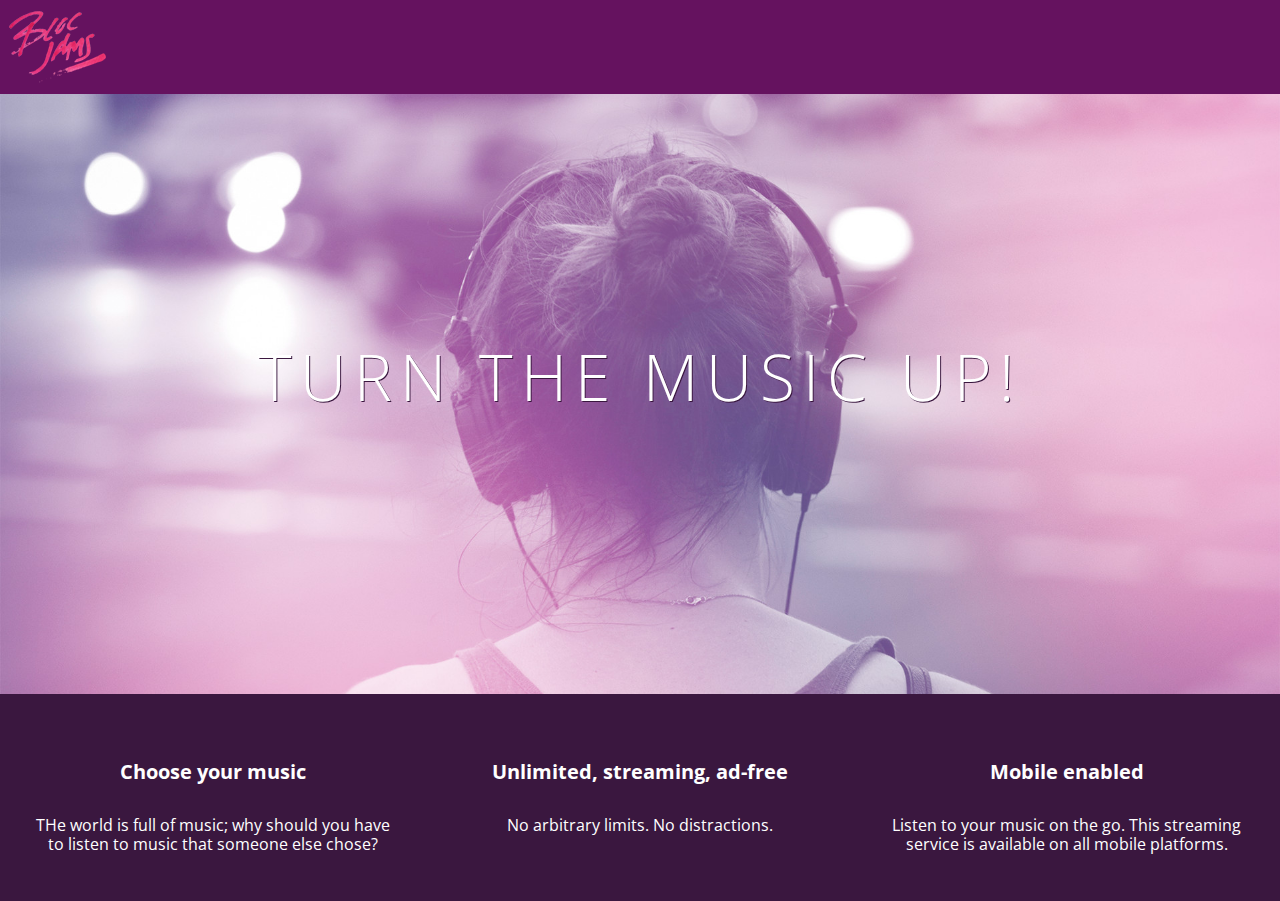
==== index.html @ 10abfe09 "checkpoint-3-htmlcss-styles completed" ====
<!DOCTYPE html>
<html>
  <head>
    <title>Bloc Jams</title>
    <link rel="stylesheet" type="text/css" href="http://fonts.googleapis.com/css?family=Open+Sans:400,800,600,700,300">
    <link rel="stylesheet" type="text/css" href="http://code.ionicframework.com/ionicons/2.0.1/css/ionicons.min.css">
    <link rel="stylesheet" type="text/css" href="styles/normalize.css">
    <link rel="stylesheet" type="text/css" href="styles/main.css">
  </head>
  <body class="landing">
    <nav class="navbar"> <!-- nav bar -->
          <img src="assets/images/bloc_jams_logo.png" alt="bloc jams logo" class="logo">
    </nav>
      <section class="hero-content"> <!-- hero content -->
        <h1 class="hero-title">Turn the music up!</h1>
    </section>
    <section class="selling-points"> <!-- selling points -->
        <div class="point">
            <span class="ion-music-note"></span>
            <h5 class="point-title">Choose your music</h5>
            <p class="point-discription">THe world is full of music; why should you have to listen to music that someone else chose?</p>
        </div>
        <div class="point">
          <span class="ion-radio-waves"></span>
            <h5 class="point-title">Unlimited, streaming, ad-free</h5>
            <p class="point-discription">No arbitrary limits. No distractions.</p>
        </div>
        <div class="point">
            <span class="ion-iphone"></span>
            <h5 class="point-title">Mobile enabled</h5>
            <p class="point-discription">Listen to your music on the go. This streaming service is available on all mobile platforms.</p>
        </div>
    </section>
  </body>
</html>
---- styles/main.css ----
html {
    height: 100%; /* makes sure out HTML takes up 100% of the browser window */
    font-size: 100%;
}
body {
    font-family: 'Open Sans'; /* sets our font to the "Open Sans" typeface */
    color: white; /* sets the text color to white */
    min-height: 100%; /* says the height of the body must be, at minimum, 100% of the window */
 }
 body.landing {
     background-color: rgb(58,23,63); /* sets the background color to an RGB value (see below) */
 }
.navbar {
      padding: 0.5rem;
      background-color: rgb(101,18,95);
}
.navbar.logo {
      position: relative; /* positioning will be explained in a resource */
      left: 2rem;
}
.hero-content {
      position: relative; /* positioning will be explained in a resource */
      min-height: 600px; /* hero content element must be _at least_ 600 pixels */
      background-image: url(../assets/images/bloc_jams_bg.jpg);
      background-repeat: no-repeat;
      background-position: center center;
      background-size: cover;
}
.hero-content .hero-title {
      position: absolute; /* positioning will be explained in a resource */
      top: 40%; /* positioning will be explained in a resource */
      -webkit-transform: translateY(-50%);
      -moz-transform: translateY(-50%);
      -ms-transform: translateY(-50%);
      transform: translateY(-50%);
      width: 100%; /* makes sure the title inhabits the full width of its container */
      text-align: center; /* aligns text in the horizontal center of the element */
      font-size: 4rem; /* specifies the size of the font in root em units */
      font-weight: 300;  /* makes the font thinner or lighter weight */
      text-transform: uppercase; /* transforms the text to be all uppercase lettering */
      letter-spacing: 0.5rem; /* puts 0.5 root ems worth of space between each letter */
      text-shadow: 1px 1px 0px rgb(58,23,63); /* creates a shadow underneath the text for readability over the image */
}
.selling-points {
      position: relative;;
      display: table;
      width: 100%;
      -webkit-box-sizing: border-box;
      -moz-box-sizing: border-box;
      box-sizing: border-box; /* we'll explain this in a resource */
}
.point {
      display: table-cell;
      position: relative;
      width: 33.3%;
      padding: 2rem;
      text-align: center;
}
.point .point-title {
      font-size: 1.25rem;
}
.ion-music-note,
.ion-radio-waves,
.ion-iphone {
     color: rgb(233,50,117);
     font-size: 5rem;
}
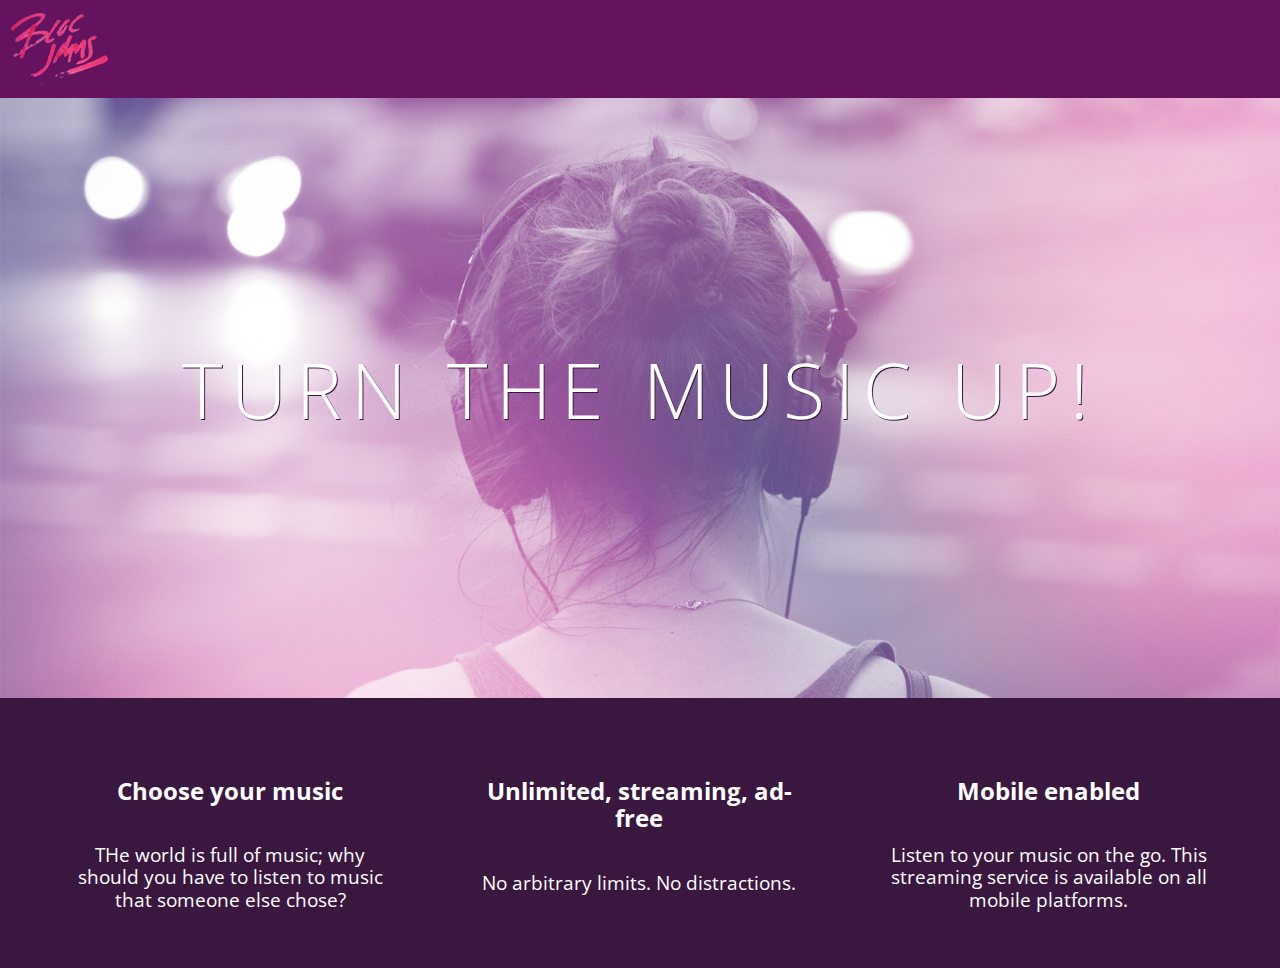
==== commit 3a34375b: "Checkpoint 4 HTML/CSS responsiveness completed" ====
--- a/index.html
+++ b/index.html
@@ -2,10 +2,12 @@
 <html>
   <head>
     <title>Bloc Jams</title>
+    <meta name="viewport" content="width=device-width, inital-scale=1">
     <link rel="stylesheet" type="text/css" href="http://fonts.googleapis.com/css?family=Open+Sans:400,800,600,700,300">
     <link rel="stylesheet" type="text/css" href="http://code.ionicframework.com/ionicons/2.0.1/css/ionicons.min.css">
     <link rel="stylesheet" type="text/css" href="styles/normalize.css">
     <link rel="stylesheet" type="text/css" href="styles/main.css">
+    <link rel="stylesheet" type="text/css" href="styles/landing.css"
   </head>
   <body class="landing">
     <nav class="navbar"> <!-- nav bar -->
@@ -14,18 +16,18 @@
       <section class="hero-content"> <!-- hero content -->
         <h1 class="hero-title">Turn the music up!</h1>
     </section>
-    <section class="selling-points"> <!-- selling points -->
-        <div class="point">
+    <section class="selling-points container"> <!-- selling points -->
+        <div class="point column third">
             <span class="ion-music-note"></span>
             <h5 class="point-title">Choose your music</h5>
             <p class="point-discription">THe world is full of music; why should you have to listen to music that someone else chose?</p>
         </div>
-        <div class="point">
+        <div class="point column third">
           <span class="ion-radio-waves"></span>
             <h5 class="point-title">Unlimited, streaming, ad-free</h5>
             <p class="point-discription">No arbitrary limits. No distractions.</p>
         </div>
-        <div class="point">
+        <div class="point column third">
             <span class="ion-iphone"></span>
             <h5 class="point-title">Mobile enabled</h5>
             <p class="point-discription">Listen to your music on the go. This streaming service is available on all mobile platforms.</p>
--- a/styles/main.css
+++ b/styles/main.css
@@ -1,3 +1,8 @@
+*, *::before, *::after {
+   -moz-box-sizing: border-box;
+   -webkit-box-sizing: border-box;
+    box-sizing: border-box;
+}
 html {
     height: 100%; /* makes sure out HTML takes up 100% of the browser window */
     font-size: 100%;
@@ -7,9 +12,7 @@
     color: white; /* sets the text color to white */
     min-height: 100%; /* says the height of the body must be, at minimum, 100% of the window */
  }
- body.landing {
-     background-color: rgb(58,23,63); /* sets the background color to an RGB value (see below) */
- }
+
 .navbar {
       padding: 0.5rem;
       background-color: rgb(101,18,95);
@@ -18,50 +21,29 @@
       position: relative; /* positioning will be explained in a resource */
       left: 2rem;
 }
-.hero-content {
-      position: relative; /* positioning will be explained in a resource */
-      min-height: 600px; /* hero content element must be _at least_ 600 pixels */
-      background-image: url(../assets/images/bloc_jams_bg.jpg);
-      background-repeat: no-repeat;
-      background-position: center center;
-      background-size: cover;
+.container {
+      margin: 0 auto;
+      max-width: 64rem;
 }
-.hero-content .hero-title {
-      position: absolute; /* positioning will be explained in a resource */
-      top: 40%; /* positioning will be explained in a resource */
-      -webkit-transform: translateY(-50%);
-      -moz-transform: translateY(-50%);
-      -ms-transform: translateY(-50%);
-      transform: translateY(-50%);
-      width: 100%; /* makes sure the title inhabits the full width of its container */
-      text-align: center; /* aligns text in the horizontal center of the element */
-      font-size: 4rem; /* specifies the size of the font in root em units */
-      font-weight: 300;  /* makes the font thinner or lighter weight */
-      text-transform: uppercase; /* transforms the text to be all uppercase lettering */
-      letter-spacing: 0.5rem; /* puts 0.5 root ems worth of space between each letter */
-      text-shadow: 1px 1px 0px rgb(58,23,63); /* creates a shadow underneath the text for readability over the image */
+/* Medium and small screens (640px) */
+@media (min-width: 640px) {
+      html { font-size: 112%; }
+
+      .column {
+        float: left;
+        padding-left: 1rem;
+        padding-right: 1rem;
+      }
+      .column.full { width: 100%; }
+      .column.two-thirds { width: 66.7%; }
+      .column.half { width: 50%; }
+      .column.third { width: 33.3%; }
+      .column.fourth { width: 25%; }
+      .column.flow-opposite { float: right; }  
+
 }
-.selling-points {
-      position: relative;;
-      display: table;
-      width: 100%;
-      -webkit-box-sizing: border-box;
-      -moz-box-sizing: border-box;
-      box-sizing: border-box; /* we'll explain this in a resource */
+/* Large screen (1024px) */
+@media (min-width: 1024px) {
+      html { font-size: 120%; }
+
 }
-.point {
-      display: table-cell;
-      position: relative;
-      width: 33.3%;
-      padding: 2rem;
-      text-align: center;
-}
-.point .point-title {
-      font-size: 1.25rem;
-}
-.ion-music-note,
-.ion-radio-waves,
-.ion-iphone {
-     color: rgb(233,50,117);
-     font-size: 5rem;
-}
--- a/styles/landing.css
+++ b/styles/landing.css
@@ -0,0 +1,43 @@
+body.landing {
+    background-color: rgb(58,23,63); /* sets the background color to an RGB value (see below) */
+}
+.hero-content {
+      position: relative; /* positioning will be explained in a resource */
+      min-height: 600px; /* hero content element must be _at least_ 600 pixels */
+      background-image: url(../assets/images/bloc_jams_bg.jpg);
+      background-repeat: no-repeat;
+      background-position: center center;
+      background-size: cover;
+}
+.hero-content .hero-title {
+      position: absolute; /* positioning will be explained in a resource */
+      top: 40%; /* positioning will be explained in a resource */
+      -webkit-transform: translateY(-50%);
+      -moz-transform: translateY(-50%);
+      -ms-transform: translateY(-50%);
+      transform: translateY(-50%);
+      width: 100%; /* makes sure the title inhabits the full width of its container */
+      text-align: center; /* aligns text in the horizontal center of the element */
+      font-size: 4rem; /* specifies the size of the font in root em units */
+      font-weight: 300;  /* makes the font thinner or lighter weight */
+      text-transform: uppercase; /* transforms the text to be all uppercase lettering */
+      letter-spacing: 0.5rem; /* puts 0.5 root ems worth of space between each letter */
+      text-shadow: 1px 1px 0px rgb(58,23,63); /* creates a shadow underneath the text for readability over the image */
+}
+.selling-points {
+      position: relative;
+}
+.point {
+      position: relative;
+      padding: 2rem;
+      text-align: center;
+}
+.point .point-title {
+      font-size: 1.25rem;
+}
+.ion-music-note,
+.ion-radio-waves,
+.ion-iphone {
+     color: rgb(233,50,117);
+     font-size: 5rem;
+}
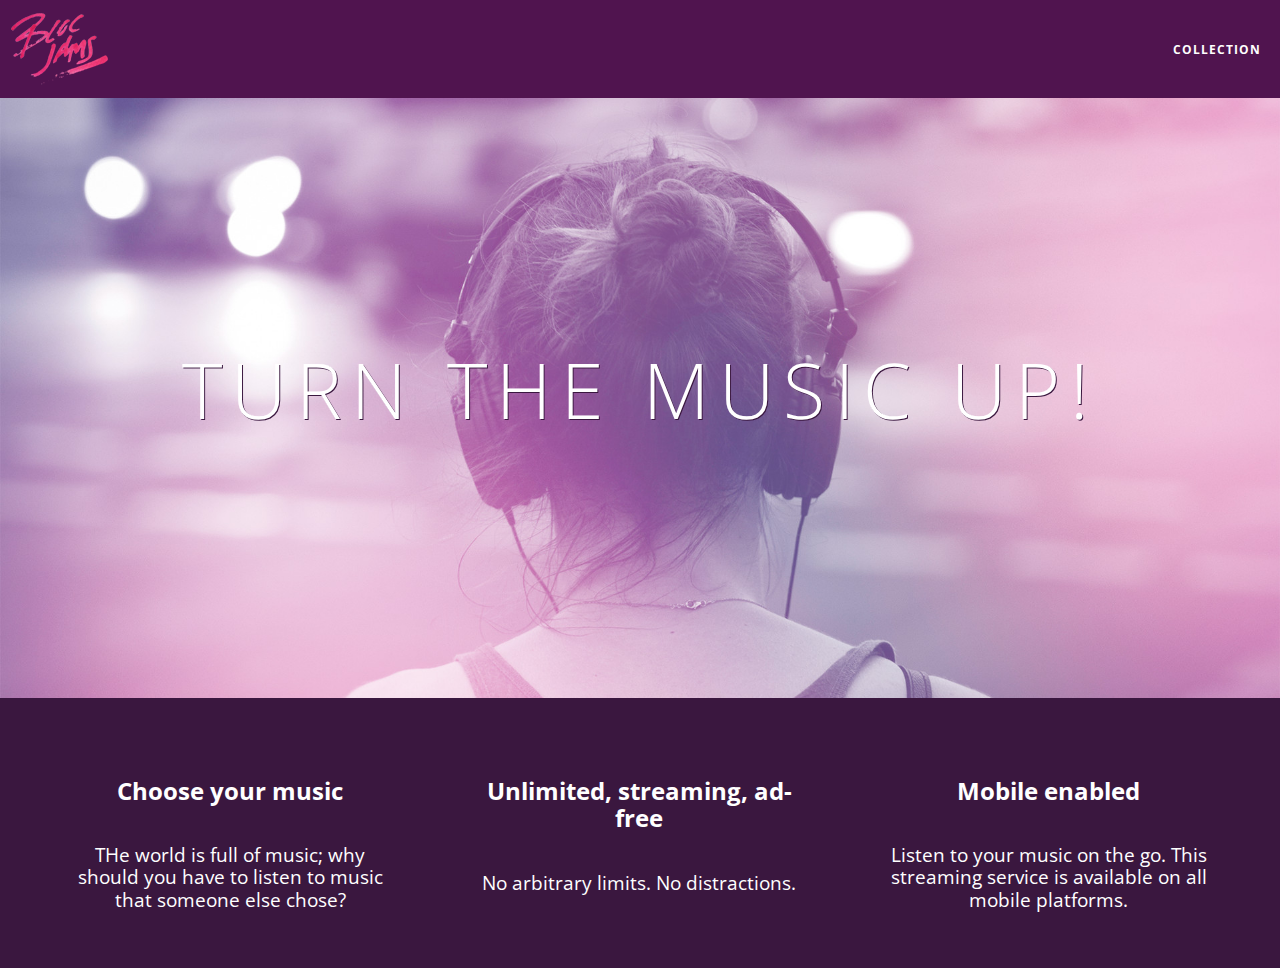
==== commit ac6caa8f: "Checkpoint 5 completed" ====
--- a/index.html
+++ b/index.html
@@ -11,12 +11,17 @@
   </head>
   <body class="landing">
     <nav class="navbar"> <!-- nav bar -->
+        <a href="index.html" class="logo">
           <img src="assets/images/bloc_jams_logo.png" alt="bloc jams logo" class="logo">
+        </a>
+        <div class="links-container">
+          <a href="collection.html" class="navbar-link">collection</a>
+        </div>
     </nav>
       <section class="hero-content"> <!-- hero content -->
         <h1 class="hero-title">Turn the music up!</h1>
     </section>
-    <section class="selling-points container"> <!-- selling points -->
+    <section class="selling-points container clearfix"> <!-- selling points -->
         <div class="point column third">
             <span class="ion-music-note"></span>
             <h5 class="point-title">Choose your music</h5>
--- a/styles/main.css
+++ b/styles/main.css
@@ -14,12 +14,43 @@
  }
 
 .navbar {
+      position: relative;
       padding: 0.5rem;
-      background-color: rgb(101,18,95);
-}
+      background-color: rgba(101,18,95,0.5);
+      z-index: 1; /* produces the finger-pointer icon when you hover over the logo */
+ }
 .navbar.logo {
       position: relative; /* positioning will be explained in a resource */
       left: 2rem;
+      cursor: pointer;
+}
+.navbar .links-container {
+      display: table;
+      position: absolute;
+      top: 0;
+      right: 0;
+      height: 100px;
+      color: white;
+      text-decoration: none;
+}
+
+ .links-container .navbar-link {
+     display: table-cell;
+     position: relative;
+     height: 100%;
+     padding-left: 1rem;
+     padding-right: 1rem;
+     vertical-align: middle;
+     color: white;
+     font-size: 0.625rem;
+     letter-spacing: 0.05rem;
+     font-weight: 700;
+     text-transform: uppercase;
+     text-decoration: none;
+     cursor: pointer;
+ }
+.links-container .navbar-link:hover {
+      color: rgb(233,50,117);
 }
 .container {
       margin: 0 auto;
@@ -39,7 +70,7 @@
       .column.half { width: 50%; }
       .column.third { width: 33.3%; }
       .column.fourth { width: 25%; }
-      .column.flow-opposite { float: right; }  
+      .column.flow-opposite { float: right; }
 
 }
 /* Large screen (1024px) */
@@ -47,3 +78,12 @@
       html { font-size: 120%; }
 
 }
+.clearfix::before,
+.clearfix::after {
+      content: " ";
+      display: table;
+}
+
+.clearfix::after {
+      clear: both;
+}
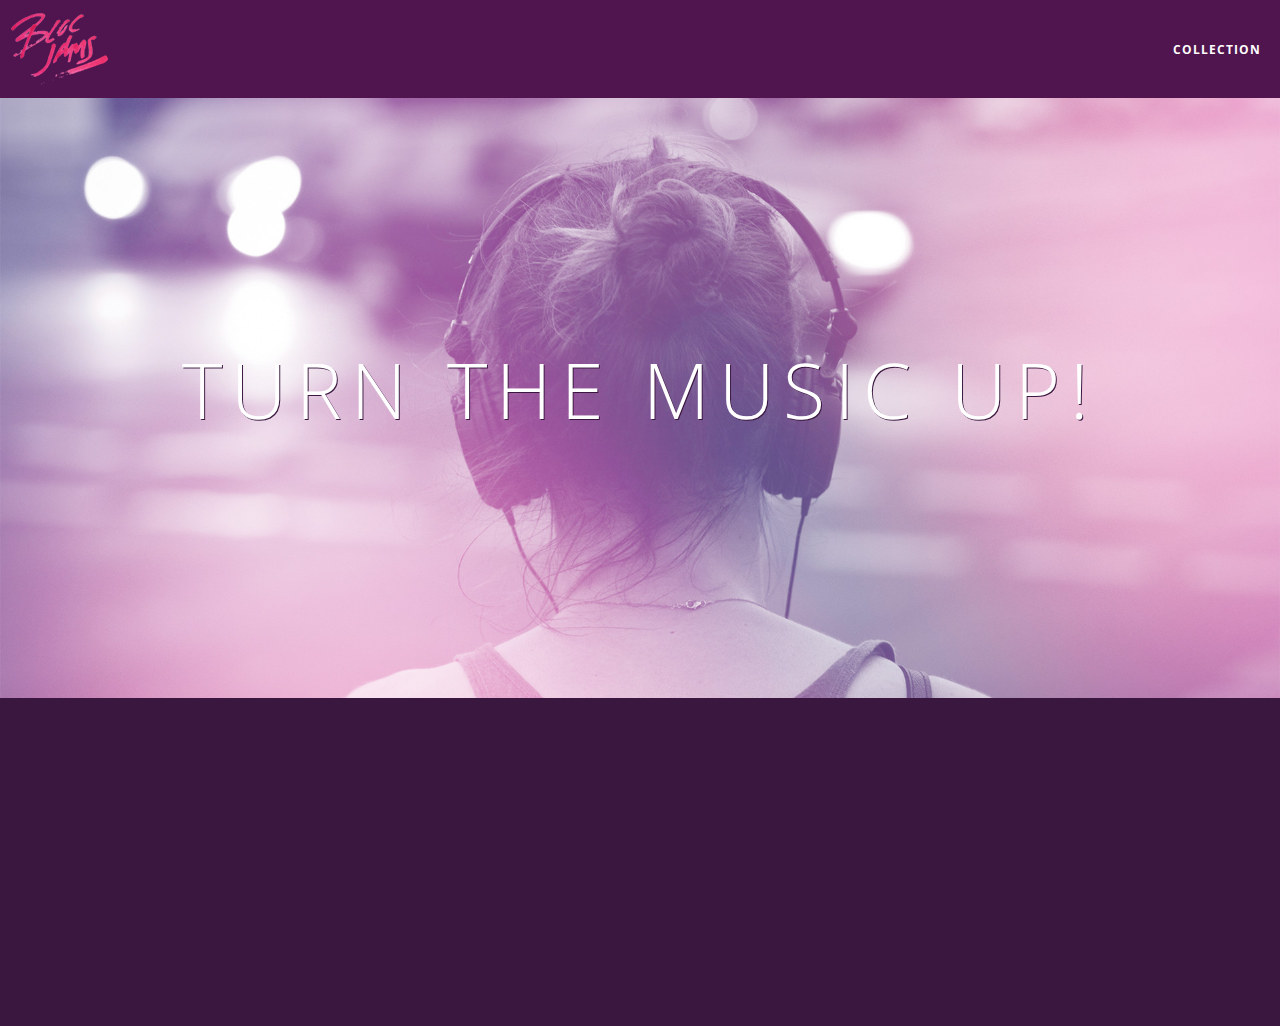
==== commit 36100753: "Checkpoint 8 problems" ====
--- a/index.html
+++ b/index.html
@@ -38,5 +38,6 @@
             <p class="point-discription">Listen to your music on the go. This streaming service is available on all mobile platforms.</p>
         </div>
     </section>
+    <script src="scripts/landing.js"></script>
   </body>
 </html>
--- a/styles/main.css
+++ b/styles/main.css
@@ -49,12 +49,19 @@
      text-decoration: none;
      cursor: pointer;
  }
+ .links-container .navbar-link:active {
+       color: rgb(233,50,117);
+       background-color: white;
+ }
 .links-container .navbar-link:hover {
       color: rgb(233,50,117);
 }
 .container {
       margin: 0 auto;
       max-width: 64rem;
+}
+.container.narrow {
+      max-width: 56rem;
 }
 /* Medium and small screens (640px) */
 @media (min-width: 640px) {
--- a/styles/landing.css
+++ b/styles/landing.css
@@ -31,6 +31,16 @@
       position: relative;
       padding: 2rem;
       text-align: center;
+      opacity: 0;
+      -webkit-transform: scaleX(0.9) translateY(3rem);
+      -moz-transform: scaleX(0.9) translateY(3rem);
+      transform: scaleX(0.9) translateY(3rem);
+      -webkit-transition: all 0.25s ease-in-out;
+      -moz-transition: all 0.25s ease-in-out;
+      transition: all 0.25s ease-in-out;
+      -webkit-transition-delay: 0.2s;
+      -moz-transition-delay: 0.2s;
+      transition-delay: 0.2s;
 }
 .point .point-title {
       font-size: 1.25rem;
